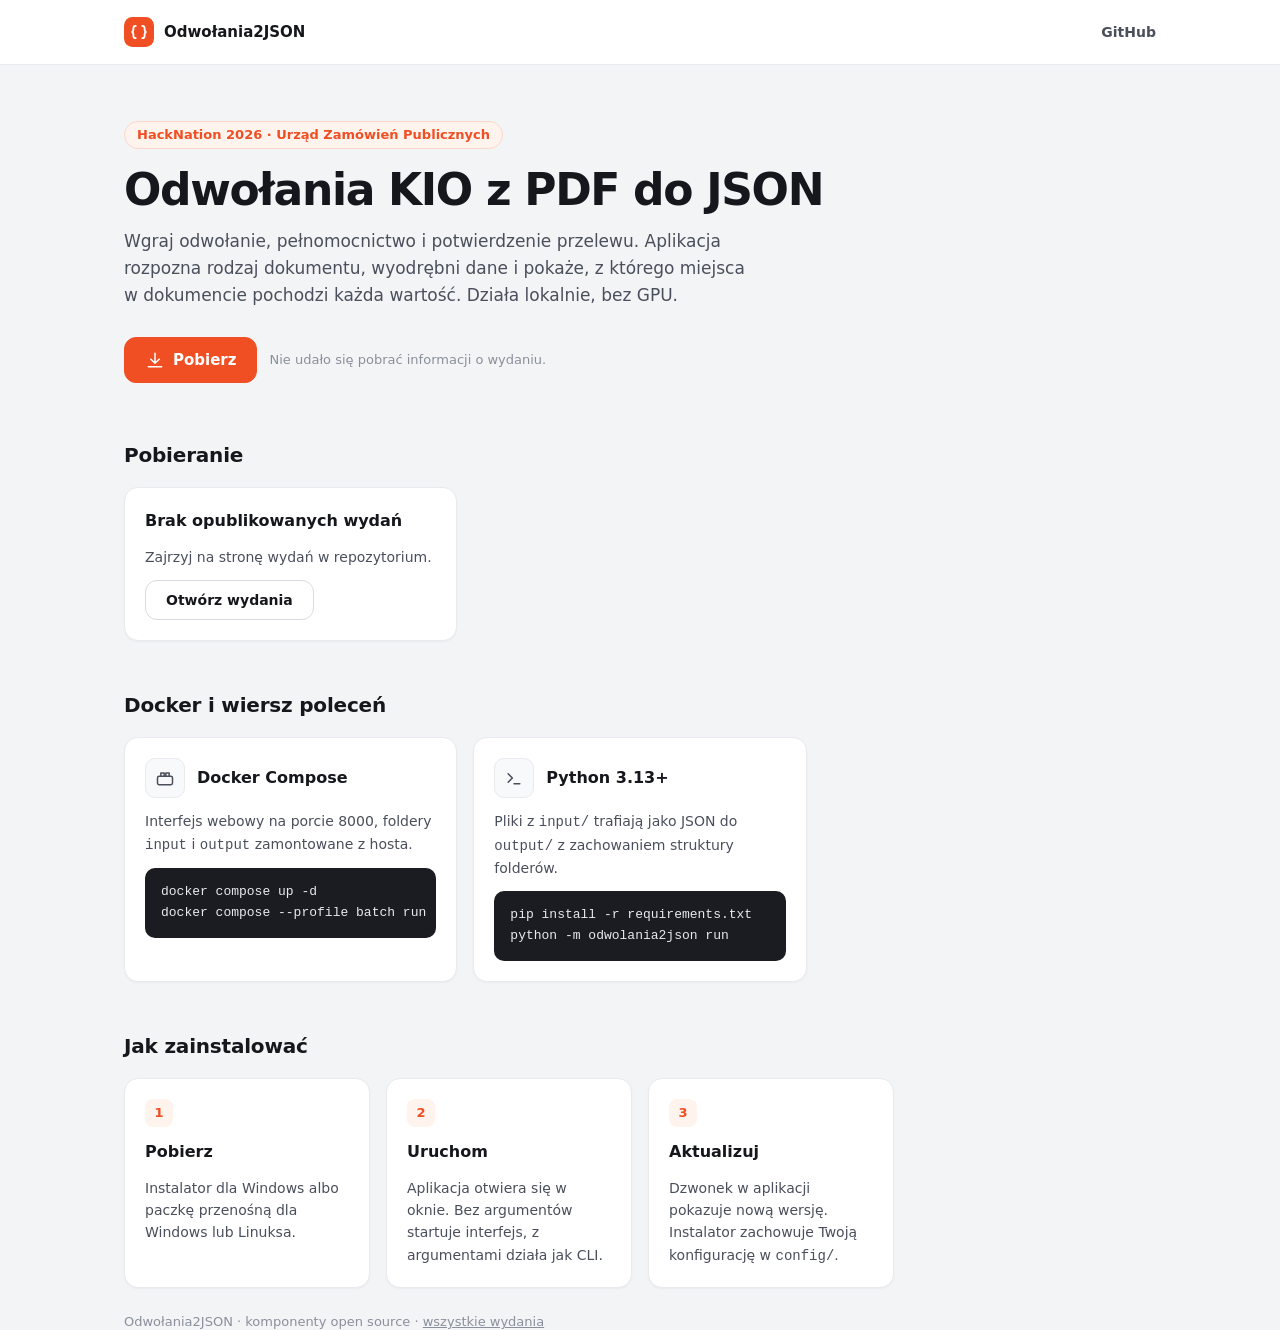
==== site/index.html @ 79eac10b "Add GitHub Pages download page for installers Static page in the app's visual language that reads th" ====
<!doctype html>
<html lang="pl">
<head>
<meta charset="utf-8">
<meta name="viewport" content="width=device-width, initial-scale=1">
<title>Odwołania2JSON — pobierz</title>
<meta name="description" content="Odwołania2JSON: zamiana dokumentów odwołań KIO (PDF) na ustrukturyzowany JSON. Pobierz instalator dla Windows lub Linux.">
<link rel="icon" href="logo.svg" type="image/svg+xml">
<style>
:root {
  --bg: #f3f4f6; --surface: #fff; --surface-2: #f8f9fb; --line: #e8eaee; --line-strong: #d9dce2;
  --text: #15171c; --text-2: #4a4f5c; --muted: #8a8f9c; --accent: #f04e23; --accent-hover: #dc431a;
  --accent-soft: #fff3ee; --accent-line: #ffd6c7; --ink: #1b1c21; --green: #12924f; --green-soft: #e6f6ed;
  --r: 14px; --mono: ui-monospace, "JetBrains Mono", SFMono-Regular, Menlo, Consolas, monospace;
}
* { box-sizing: border-box; }
body { margin: 0; background: var(--bg); color: var(--text); font: 15px/1.6 Inter, "Segoe UI", system-ui, -apple-system, Roboto, sans-serif; -webkit-font-smoothing: antialiased; }
a { color: inherit; }
svg { width: 20px; height: 20px; fill: none; stroke: currentColor; stroke-width: 1.8; stroke-linecap: round; stroke-linejoin: round; flex: none; }
:focus-visible { outline: 2px solid var(--accent); outline-offset: 2px; }
.wrap { max-width: 1080px; margin: 0 auto; padding: 0 24px; }
header { background: var(--surface); border-bottom: 1px solid var(--line); }
.nav { height: 64px; display: flex; align-items: center; justify-content: space-between; }
.brand { display: flex; align-items: center; gap: 10px; font-weight: 650; text-decoration: none; }
.brand img { width: 30px; height: 30px; }
.nav a.link { text-decoration: none; color: var(--text-2); font-size: 14px; font-weight: 550; }
.hero { padding: 56px 0 32px; }
.eyebrow { display: inline-flex; align-items: center; gap: 8px; height: 28px; padding: 0 12px; border-radius: 999px; background: var(--accent-soft); border: 1px solid var(--accent-line); color: var(--accent); font-size: 13px; font-weight: 600; }
h1 { margin: 16px 0 12px; font-size: clamp(30px, 5vw, 44px); line-height: 1.15; letter-spacing: -.03em; }
.lead { max-width: 640px; margin: 0 0 28px; color: var(--text-2); font-size: 17px; }
.cta { display: flex; gap: 12px; flex-wrap: wrap; align-items: center; }
.btn { display: inline-flex; align-items: center; gap: 8px; height: 46px; padding: 0 20px; border-radius: 12px; border: 1px solid var(--line-strong); background: var(--surface); text-decoration: none; font-weight: 600; font-size: 15px; }
.btn:hover { background: var(--surface-2); }
.btn.primary { background: var(--accent); border-color: var(--accent); color: #fff; }
.btn.primary:hover { background: var(--accent-hover); }
.meta { color: var(--muted); font-size: 13px; }
h2 { margin: 0 0 16px; font-size: 20px; letter-spacing: -.01em; }
section { padding: 24px 0; }
.grid { display: grid; grid-template-columns: repeat(auto-fill, minmax(300px, 1fr)); gap: 16px; }
.card { background: var(--surface); border: 1px solid var(--line); border-radius: var(--r); padding: 20px; display: flex; flex-direction: column; gap: 12px; box-shadow: 0 1px 2px rgba(16, 24, 40, .04); }
.card-top { display: flex; align-items: center; gap: 12px; }
.icon { width: 40px; height: 40px; display: grid; place-items: center; border-radius: 10px; background: var(--surface-2); border: 1px solid var(--line); color: var(--text-2); }
.icon.accent { background: var(--accent-soft); border-color: var(--accent-line); color: var(--accent); }
.card h3 { margin: 0; font-size: 16px; }
.card p { margin: 0; color: var(--text-2); font-size: 14px; }
.card .btn { height: 40px; font-size: 14px; align-self: flex-start; margin-top: auto; }
.chip { display: inline-flex; align-items: center; height: 22px; padding: 0 8px; border-radius: 999px; font-size: 12px; font-weight: 600; background: var(--surface-2); border: 1px solid var(--line); color: var(--text-2); }
.chip.ok { background: var(--green-soft); border-color: transparent; color: var(--green); }
.sha { font: 11px var(--mono); color: var(--muted); word-break: break-all; }
pre { margin: 0; padding: 14px 16px; border-radius: 10px; background: var(--ink); color: #e9eaee; font: 13px/1.6 var(--mono); overflow-x: auto; }
.steps { display: grid; grid-template-columns: repeat(auto-fill, minmax(240px, 1fr)); gap: 16px; }
.step-no { display: inline-grid; place-items: center; width: 28px; height: 28px; border-radius: 8px; background: var(--accent-soft); color: var(--accent); font-weight: 700; font-size: 13px; }
.notes { white-space: pre-wrap; color: var(--text-2); font-size: 14px; }
footer { padding: 32px 0 48px; color: var(--muted); font-size: 13px; }
.skeleton { color: var(--muted); }
@media (max-width: 600px) { .wrap { padding: 0 16px; } .hero { padding-top: 36px; } .btn { width: 100%; justify-content: center; } }
</style>
</head>
<body>
<header>
  <div class="wrap nav">
    <a class="brand" href="./"><img src="logo.svg" alt=""><span>Odwołania2JSON</span></a>
    <a class="link" id="repo-link" href="#">GitHub</a>
  </div>
</header>

<main class="wrap">
  <div class="hero">
    <span class="eyebrow">HackNation 2026 · Urząd Zamówień Publicznych</span>
    <h1>Odwołania KIO z PDF do JSON</h1>
    <p class="lead">Wgraj odwołanie, pełnomocnictwo i potwierdzenie przelewu. Aplikacja rozpozna rodzaj dokumentu, wyodrębni dane i pokaże, z którego miejsca w dokumencie pochodzi każda wartość. Działa lokalnie, bez GPU.</p>
    <div class="cta">
      <a class="btn primary" id="cta-main" href="#downloads"><svg viewBox="0 0 24 24"><path d="M12 4v12M7 11l5 5 5-5M4 20h16"/></svg><span>Pobierz</span></a>
      <span class="meta" id="release-meta">Sprawdzam najnowszą wersję…</span>
    </div>
  </div>

  <section id="downloads">
    <h2>Pobieranie</h2>
    <div class="grid" id="downloads-grid"><div class="card skeleton">Ładowanie listy plików…</div></div>
  </section>

  <section>
    <h2>Docker i wiersz poleceń</h2>
    <div class="grid">
      <div class="card">
        <div class="card-top"><span class="icon"><svg viewBox="0 0 24 24"><rect x="3" y="10" width="18" height="10" rx="2"/><path d="M7 10V6h4v4M13 10V6h4v4"/></svg></span><h3>Docker Compose</h3></div>
        <p>Interfejs webowy na porcie 8000, foldery <code>input</code> i <code>output</code> zamontowane z hosta.</p>
        <pre>docker compose up -d
docker compose --profile batch run --rm batch</pre>
      </div>
      <div class="card">
        <div class="card-top"><span class="icon"><svg viewBox="0 0 24 24"><path d="m5 7 5 5-5 5M12 19h7"/></svg></span><h3>Python 3.13+</h3></div>
        <p>Pliki z <code>input/</code> trafiają jako JSON do <code>output/</code> z zachowaniem struktury folderów.</p>
        <pre>pip install -r requirements.txt
python -m odwolania2json run</pre>
      </div>
    </div>
  </section>

  <section>
    <h2>Jak zainstalować</h2>
    <div class="steps">
      <div class="card"><span class="step-no">1</span><h3>Pobierz</h3><p>Instalator dla Windows albo paczkę przenośną dla Windows lub Linuksa.</p></div>
      <div class="card"><span class="step-no">2</span><h3>Uruchom</h3><p>Aplikacja otwiera się w oknie. Bez argumentów startuje interfejs, z argumentami działa jak CLI.</p></div>
      <div class="card"><span class="step-no">3</span><h3>Aktualizuj</h3><p>Dzwonek w aplikacji pokazuje nową wersję. Instalator zachowuje Twoją konfigurację w <code>config/</code>.</p></div>
    </div>
  </section>

  <section id="notes-section" hidden>
    <h2>Co nowego</h2>
    <div class="card"><div class="notes" id="notes"></div></div>
  </section>
</main>

<footer class="wrap">Odwołania2JSON · komponenty open source · <a id="all-releases" href="#">wszystkie wydania</a></footer>

<script>
"use strict";
const REPO = (() => {
  const host = location.hostname.endsWith("github.io") ? location.hostname.split(".")[0] : "praha6248";
  const path = location.pathname.split("/").filter(Boolean)[0] || "odwolania2Json";
  return `${host}/${path}`;
})();
const ICONS = {
  windows: '<svg viewBox="0 0 24 24"><path d="M3 5.5 10.5 4.5v7H3zM12 4.3 21 3v8.5h-9zM3 12.5h7.5v7L3 18.5zM12 12.5h9V21l-9-1.3z"/></svg>',
  linux: '<svg viewBox="0 0 24 24"><path d="M12 3c-2 0-3 1.7-3 4 0 1.5.5 2.3-.5 4S5 15 5.5 17.5 9 21 12 21s6-1 6.5-3.5S16.5 12.7 15.5 11s-.5-2.5-.5-4c0-2.3-1-4-3-4z"/></svg>',
  file: '<svg viewBox="0 0 24 24"><path d="M7 3h7l5 5v13a1 1 0 0 1-1 1H7a1 1 0 0 1-1-1V4a1 1 0 0 1 1-1z"/><path d="M14 3v5h5"/></svg>',
  dl: '<svg viewBox="0 0 24 24"><path d="M12 4v12M7 11l5 5 5-5M4 20h16"/></svg>',
};

/** Escape text for HTML. */
function esc(v) { return String(v ?? "").replace(/[&<>"']/g, (c) => ({ "&": "&amp;", "<": "&lt;", ">": "&gt;", '"': "&quot;", "'": "&#39;" }[c])); }

/** Format a byte count. */
function size(n) { return n > 1e6 ? `${(n / 1e6).toFixed(0)} MB` : `${Math.max(1, Math.round(n / 1e3))} kB`; }

/** Describe a release asset for the download grid. */
function describe(name) {
  if (/windows-setup\.exe$/i.test(name)) return { order: 0, os: "windows", title: "Windows — instalator", text: "Zalecane. Skrót w menu Start, łatwa aktualizacja.", primary: true };
  if (/windows\.zip$/i.test(name)) return { order: 1, os: "windows", title: "Windows — wersja przenośna", text: "Rozpakuj i uruchom Odwolania2JSON.exe. Bez instalacji." };
  if (/linux\.tar\.gz$/i.test(name)) return { order: 2, os: "linux", title: "Linux — paczka", text: "Rozpakuj i uruchom ./Odwolania2JSON." };
  return null;
}

/** Load the latest release and render download cards. */
async function load() {
  document.getElementById("repo-link").href = `https://github.com/${REPO}`;
  document.getElementById("all-releases").href = `https://github.com/${REPO}/releases`;
  const grid = document.getElementById("downloads-grid");
  try {
    const res = await fetch(`https://api.github.com/repos/${REPO}/releases/latest`, { headers: { Accept: "application/vnd.github+json" } });
    if (!res.ok) throw new Error(res.status);
    const rel = await res.json();
    const sums = {};
    await Promise.all(rel.assets.filter((a) => a.name.endsWith(".sha256")).map(async (a) => {
      try { sums[a.name.replace(/\.sha256$/, "")] = (await (await fetch(a.browser_download_url)).text()).split(/\s/)[0]; } catch (e) { }
    }));
    const items = rel.assets.map((a) => ({ a, d: describe(a.name) })).filter((x) => x.d).sort((x, y) => x.d.order - y.d.order);
    const date = new Date(rel.published_at).toLocaleDateString("pl-PL", { day: "numeric", month: "long", year: "numeric" });
    document.getElementById("release-meta").innerHTML = `Wersja <b>${esc(rel.tag_name)}</b> · ${esc(date)}`;
    const isWin = /Windows/i.test(navigator.userAgent);
    const best = items.find((x) => x.d.os === (isWin ? "windows" : "linux")) || items[0];
    if (best) {
      const cta = document.getElementById("cta-main");
      cta.href = best.a.browser_download_url;
      cta.querySelector("span").textContent = `Pobierz dla ${best.d.os === "windows" ? "Windows" : "Linux"}`;
    }
    grid.innerHTML = items.map(({ a, d }) => `<div class="card">
      <div class="card-top"><span class="icon ${d.primary ? "accent" : ""}">${ICONS[d.os] || ICONS.file}</span><div><h3>${esc(d.title)}</h3><span class="chip">${size(a.size)}</span> ${d.primary ? '<span class="chip ok">zalecane</span>' : ""}</div></div>
      <p>${esc(d.text)}</p>
      ${sums[a.name] ? `<div class="sha">SHA-256: ${esc(sums[a.name])}</div>` : ""}
      <a class="btn ${d.primary ? "primary" : ""}" href="${esc(a.browser_download_url)}">${ICONS.dl}Pobierz</a></div>`).join("")
      + `<div class="card"><div class="card-top"><span class="icon">${ICONS.file}</span><h3>Kod źródłowy</h3></div><p>Archiwum ZIP z repozytorium dla tej wersji.</p>
      <a class="btn" href="${esc(rel.zipball_url)}">${ICONS.dl}Pobierz</a></div>`;
    if (rel.body) {
      document.getElementById("notes").textContent = rel.body;
      document.getElementById("notes-section").hidden = false;
    }
  } catch (e) {
    document.getElementById("release-meta").textContent = "Nie udało się pobrać informacji o wydaniu.";
    grid.innerHTML = `<div class="card"><h3>Brak opublikowanych wydań</h3><p>Zajrzyj na stronę wydań w repozytorium.</p>
      <a class="btn" href="https://github.com/${REPO}/releases">Otwórz wydania</a></div>`;
  }
}
load();
</script>
</body>
</html>
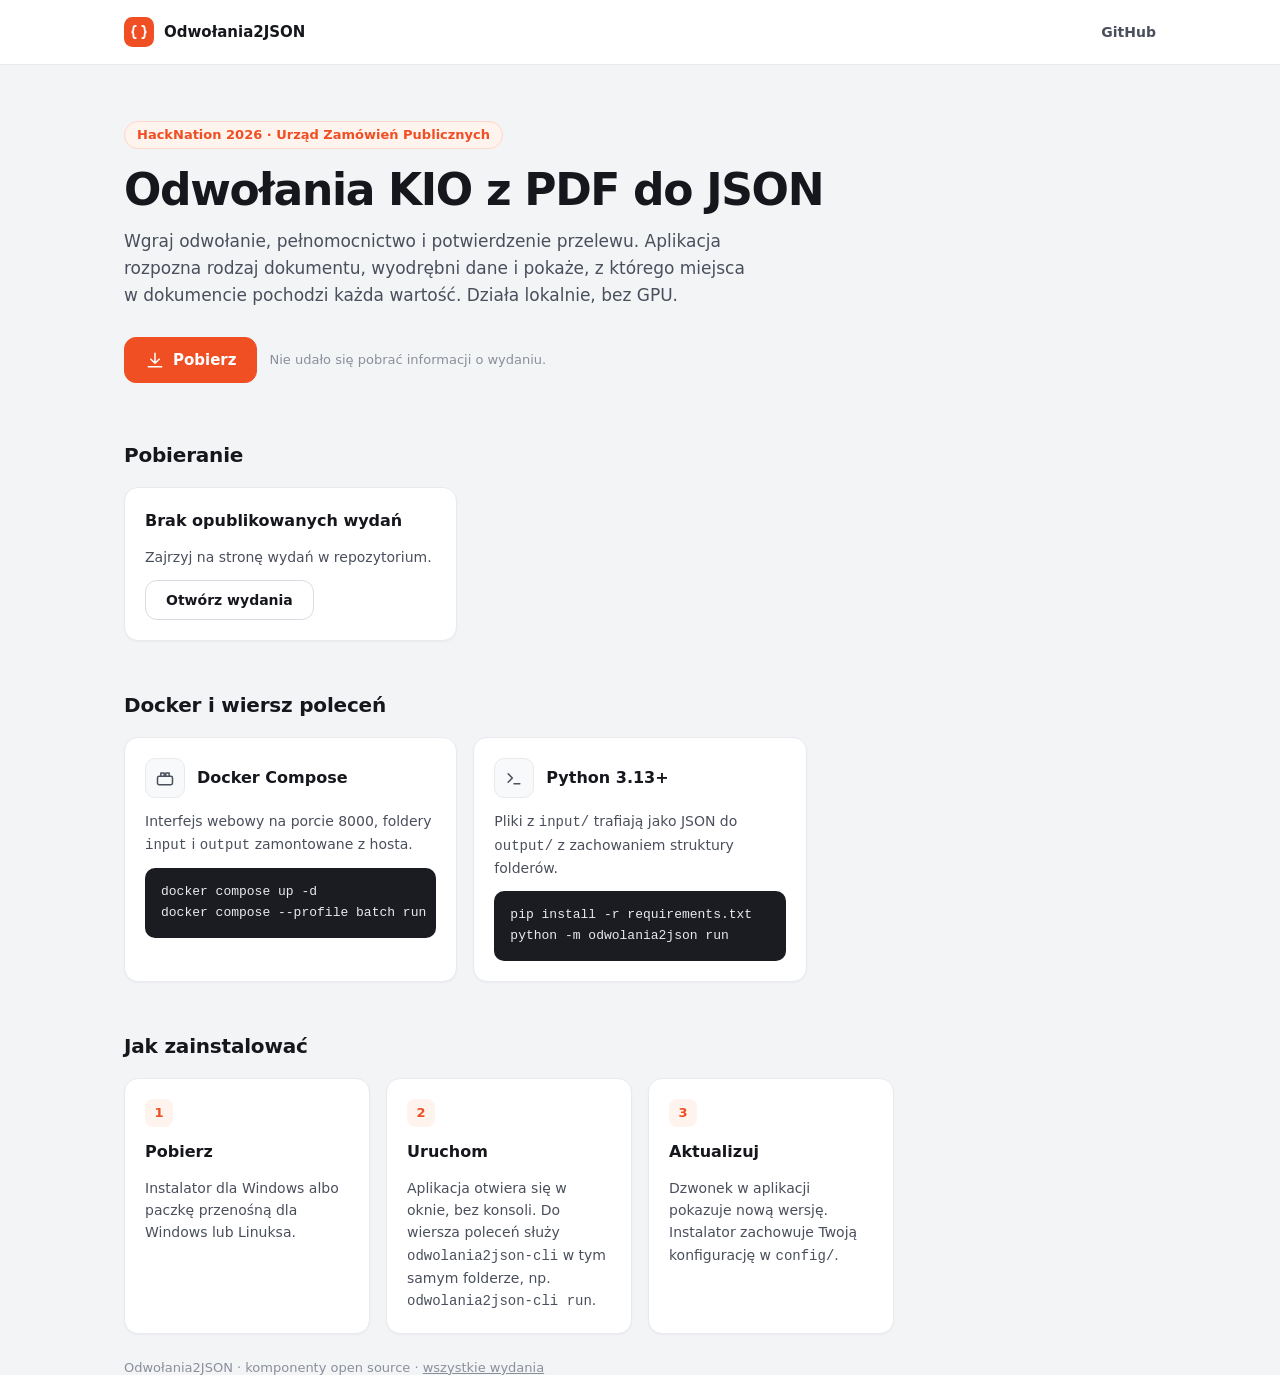
==== commit ee86c3a2: "Build a window executable without a console and a separate CLI executable On Windows the single exec" ====
--- a/site/index.html
+++ b/site/index.html
@@ -102,7 +102,7 @@
     <h2>Jak zainstalować</h2>
     <div class="steps">
       <div class="card"><span class="step-no">1</span><h3>Pobierz</h3><p>Instalator dla Windows albo paczkę przenośną dla Windows lub Linuksa.</p></div>
-      <div class="card"><span class="step-no">2</span><h3>Uruchom</h3><p>Aplikacja otwiera się w oknie. Bez argumentów startuje interfejs, z argumentami działa jak CLI.</p></div>
+      <div class="card"><span class="step-no">2</span><h3>Uruchom</h3><p>Aplikacja otwiera się w oknie, bez konsoli. Do wiersza poleceń służy <code>odwolania2json-cli</code> w tym samym folderze, np. <code>odwolania2json-cli run</code>.</p></div>
       <div class="card"><span class="step-no">3</span><h3>Aktualizuj</h3><p>Dzwonek w aplikacji pokazuje nową wersję. Instalator zachowuje Twoją konfigurację w <code>config/</code>.</p></div>
     </div>
   </section>
@@ -143,19 +143,29 @@
   return null;
 }
 
+/** Latest release: release.json written next to the page at deploy time, or the GitHub API as a fallback. */
+async function latestRelease() {
+  try {
+    const res = await fetch(`release.json?t=${Date.now()}`, { cache: "no-store" });
+    if (res.ok) {
+      const rel = await res.json();
+      if (rel && rel.tag_name) return rel;
+    }
+  } catch (e) { }
+  const res = await fetch(`https://api.github.com/repos/${REPO}/releases/latest`, { headers: { Accept: "application/vnd.github+json" } });
+  if (!res.ok) throw new Error(res.status);
+  return res.json();
+}
+
 /** Load the latest release and render download cards. */
 async function load() {
   document.getElementById("repo-link").href = `https://github.com/${REPO}`;
   document.getElementById("all-releases").href = `https://github.com/${REPO}/releases`;
   const grid = document.getElementById("downloads-grid");
   try {
-    const res = await fetch(`https://api.github.com/repos/${REPO}/releases/latest`, { headers: { Accept: "application/vnd.github+json" } });
-    if (!res.ok) throw new Error(res.status);
-    const rel = await res.json();
-    const sums = {};
-    await Promise.all(rel.assets.filter((a) => a.name.endsWith(".sha256")).map(async (a) => {
-      try { sums[a.name.replace(/\.sha256$/, "")] = (await (await fetch(a.browser_download_url)).text()).split(/\s/)[0]; } catch (e) { }
-    }));
+    const rel = await latestRelease();
+    if (!rel || !rel.tag_name) throw new Error("no release");
+    const sums = Object.fromEntries(rel.assets.filter((a) => a.sha256).map((a) => [a.name, a.sha256]));
     const items = rel.assets.map((a) => ({ a, d: describe(a.name) })).filter((x) => x.d).sort((x, y) => x.d.order - y.d.order);
     const date = new Date(rel.published_at).toLocaleDateString("pl-PL", { day: "numeric", month: "long", year: "numeric" });
     document.getElementById("release-meta").innerHTML = `Wersja <b>${esc(rel.tag_name)}</b> · ${esc(date)}`;
